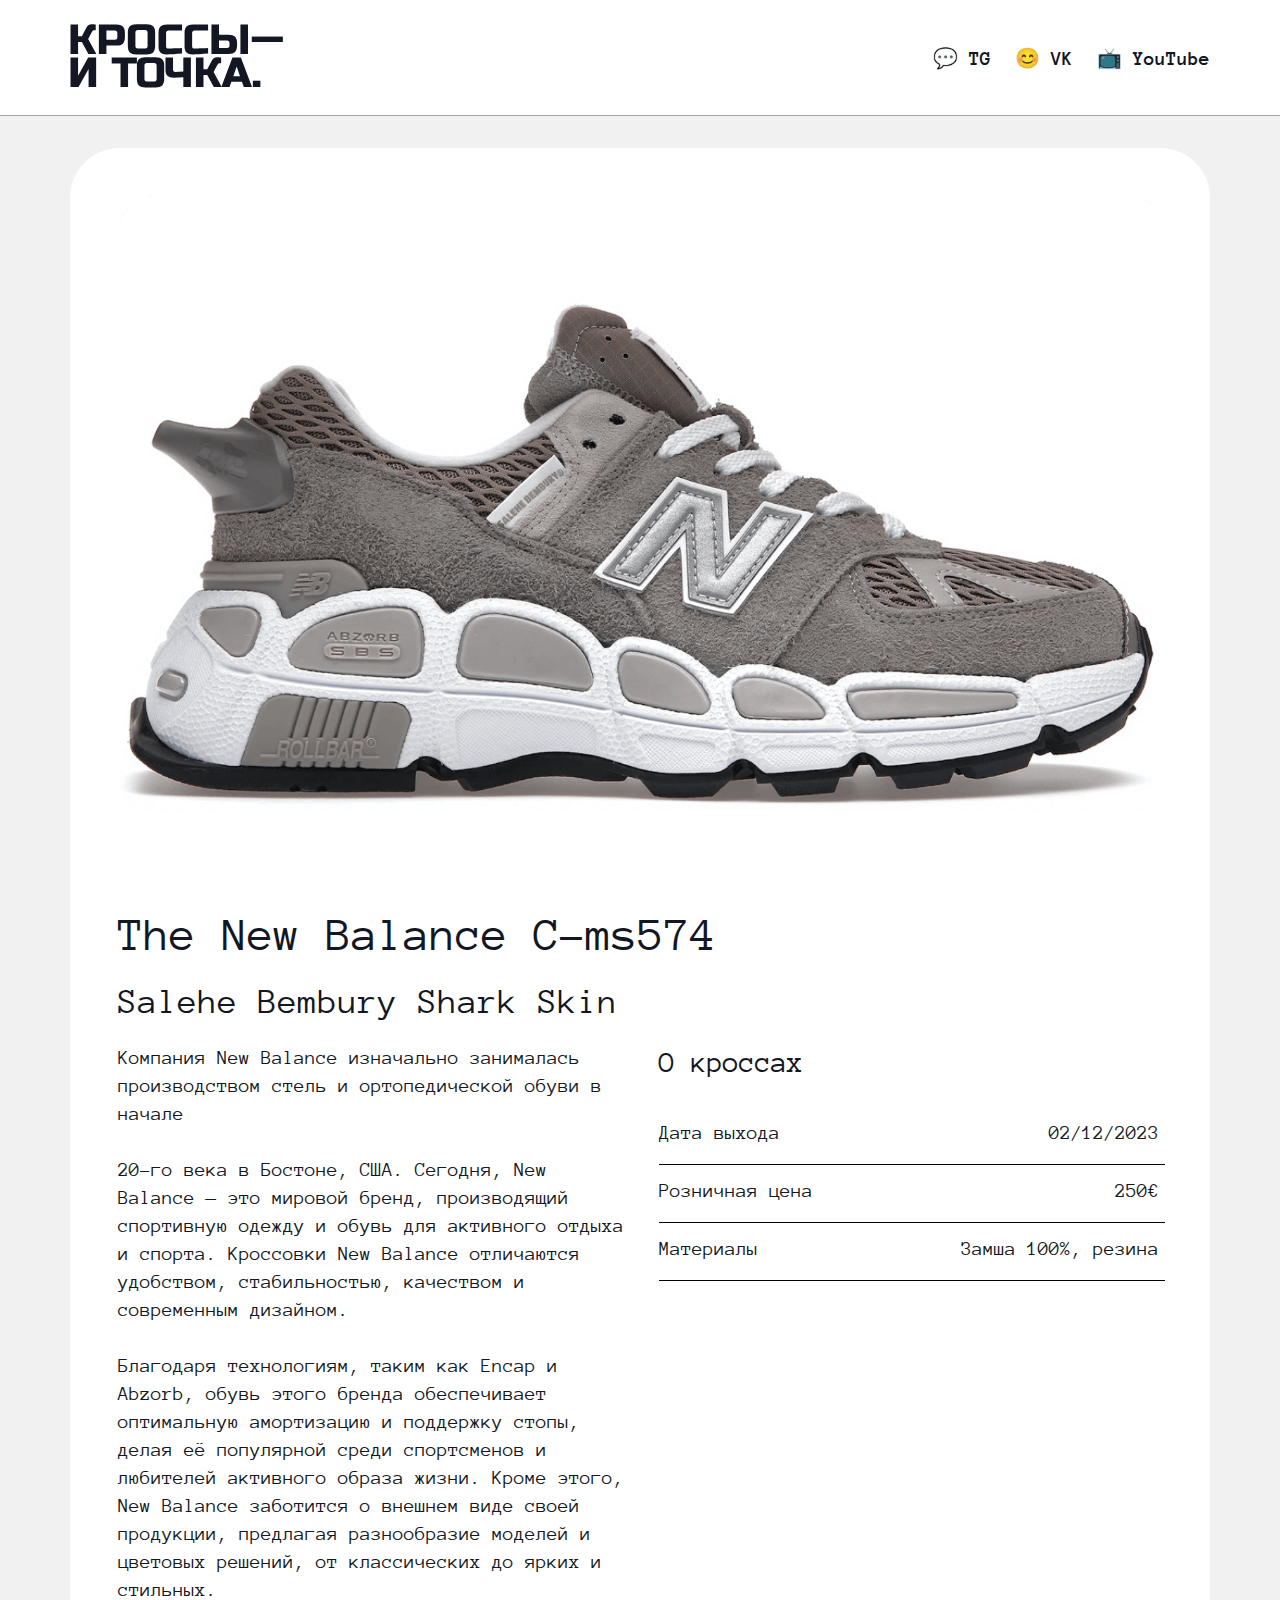
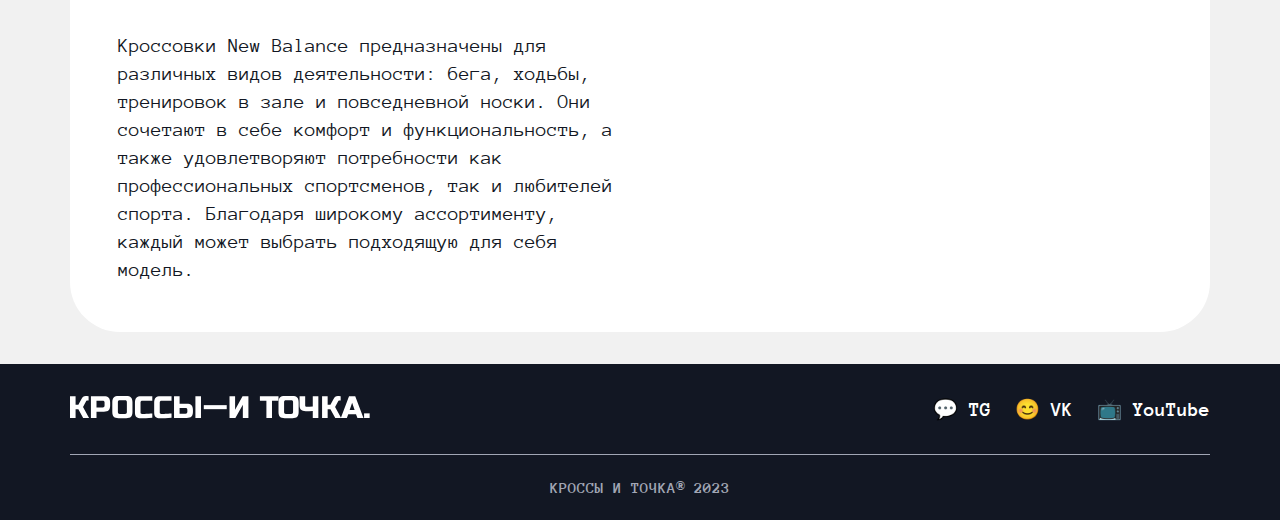
==== pages/new_balance.html @ 4ac918fb "first commit" ====
<!DOCTYPE html>
<html lang="en">
<head>
    <meta charset="UTF-8">
    <meta name="viewport" content="width=device-width, initial-scale=1.0">
    <title>Кроссы и точка</title>
    <link href="../style.css" rel="stylesheet" />
</head>
<body>
    <main>
        <header>
            <div class="header-container">
                <a href="../index.html" class="logo-link">
                    <img alt="Кроссы и точка" src="../images/logo.svg" />
                </a>
                <nav>
                    <ul class="nav-list">
                        <li class="nav-item">
                            <a href="/" class="nav-link">💬 TG</a>
                        </li>
                        <li class="nav-item">
                            <a href="/" class="nav-link">😊 VK</a>
                        </li>
                        <li class="nav-item">
                            <a href="/" class="nav-link">📺 YouTube</a>
                        </li>
                    </ul>
                </nav>
            </div>
        </header>

        <div class="main_card">
            <div class="main_img">
                <img src="../images/6.png" alt="sneaker">
            </div>

            <h2>The New Balance C-ms574</h2>
            <h3>Salehe Bembury Shark Skin</h3>
            <div class="text">
                <div class="text_description">
                Компания New Balance изначально занималась производством стель и ортопедической обуви в начале <br> <br> 20-го века в Бостоне, США. Сегодня, New Balance — это мировой бренд, производящий спортивную одежду и обувь для активного отдыха и спорта. Кроссовки New Balance отличаются удобством, стабильностью, качеством и современным дизайном.
                <br> <br>
                Благодаря технологиям, таким как Encap и Abzorb, обувь этого бренда обеспечивает оптимальную амортизацию и поддержку стопы, делая её популярной среди спортсменов и любителей активного образа жизни. Кроме этого, New Balance заботится о внешнем виде своей продукции, предлагая разнообразие моделей и цветовых решений, от классических до ярких и стильных.
                <br> <br>
                Кроссовки New Balance предназначены для различных видов деятельности: бега, ходьбы, тренировок в зале и повседневной носки. Они сочетают в себе комфорт и функциональность, а также удовлетворяют потребности как профессиональных спортсменов, так и любителей спорта. Благодаря широкому ассортименту, каждый может выбрать подходящую для себя модель.
                </div>

                <div class="text_info">
                    <table>
                        <tbody>
                            <tr>
                                <td><span>О кроссах</span></td>
                            </tr>
                            <tr>
                                <td class="line">Дата выхода</td>
                                <td align="right">02/12/2023</td>
                            </tr>
                            <tr>
                                <td class="line">Розничная цена</td>
                                <td align="right">250€</td>
                            </tr>
                            <tr>
                                <td class="line">Материалы</td>
                                <td align="right">Замша 100%, резина</td>
                            </tr>
                        </tbody>
                    </table>
                </div>
            </div>
        </div>

        <footer>
            <div class="footer-content">
                <a class="footer__logo-link" href="/">
                    <img alt="Кроссы и точка" src="../images/logo_footer.svg" class="footer__logo-image" />
                </a>
                <nav>
                    <ul class="nav-list">
                        <li class="nav-item">
                            <a href="/" class="nav-link">💬 TG</a>
                        </li>
                        <li class="nav-item">
                            <a href="/" class="nav-link">😊 VK</a>
                        </li>
                        <li class="nav-item">
                            <a href="/" class="nav-link">📺 YouTube</a>
                        </li>
                    </ul>
                </nav>
            </div>
            <div class="copyright">
                <p class="copyright-text">КРОССЫ И ТОЧКА® 2023</p>
            </div>
        </footer>
    </main> 
</body>
</html>
---- style.css ----
/* подключение локальный шрифтов на страницу */
@font-face {
    font-family: "Anonymous Pro";
    src: url(fonts/AnonymousPro-Regular.ttf);
    font-weight: 400;
    font-style: normal;
    display: swap;
}

@font-face {
    font-family: "Anonymous Pro";
    src: url(fonts/AnonymousPro-Bold.ttf);
    font-weight: 700;
    font-style: normal;
    display: swap;
}

* {
    box-sizing: border-box;
}

/* сброс стилей по умолчанию */
body,h1,h2,h3,p,ul,li {
    margin: 0;
}
ul {
    list-style: none;
    padding: 0;
}
a {
    text-decoration: none;
}

/* задание шрифта всей странице */
body {
    font-family: "Anonymous Pro", sans-serif;
}

/* стили для главного контейнера */
main {
    display: flex;
    flex-direction: column;
    align-items: center;
    background: #F1F1F1;
}

/* стили для хедера(шапки) сайта */
header {
    display: flex;
    flex-direction: row;
    align-items: center;
    justify-content: center;
    width: 100%;
    border-bottom: 1px solid #A1A6B4;
    background: white;
}

.header-container {
    display: flex;
    justify-content: space-between;
    width: 100%;
    max-width: 1140px;
    margin: 24px 0 24px;
}

.logo-link {
    max-width: 215px;
}

/* стили для ссылок в хедере и футере */
nav {
    display: flex;
}

.nav-list {
    display: flex;
    align-items: center;
    width: 100%;
    gap: 24px;
}

.nav-item {
    display: inline;
}

.nav-link {
    color: #121723;
    font-size: 20px;
    font-weight: 700;
}

/* стили для  */
.content {
    margin: 32px 0;
    max-width: 1140px;
}

h1 {
    font-size: 48px;
}

/* стили для контейнера кроссовок */
.sneakers {
    display: flex;
    flex-wrap: wrap;
    gap: 24px;
    margin: 32px 0 0;
}

/* стили для карточки кроссовок */
.sneaker {
    display: flex;
    flex-direction: column;
    align-items: center;
    max-width: 364px;
    height: 100%;
    border-radius: 12px;
    background: white;
    color: black
    
}



.sneaker:nth-child(-n+3):hover{
    
        transform: translateY(-15px)
    
}


.sneaker-image {
    width: 100%;
}

.sneaker-info {
    display: flex;
    flex-direction: column;
    align-items: flex-start;
    gap: 10px;
    width: 100%;
    padding: 32px 24px;
}

h3 {
    font-size: 26px;
}

p {
    font-size: 20px;
}

footer {
    width: 100%;
    display: flex;
    flex-direction: column;
    align-items: center;
    background: #121723;
}

/* стили для футера */
.footer-content {
    display: flex;
    justify-content: space-between;
    width: 100%;
    max-width: 1140px;
    margin: 32px 0;
}

.footer__logo-link {
    max-width: 300px;
    width: 100%;
}

footer .nav-link {
    color: white;
}

.copyright {
    display: flex;
    align-items: center;
    justify-content: center;
    width: 100%;
    max-width: 1140px;
    border-top: 1px solid #A1A6B4;
}

.copyright-text {
    color: #A1A6B4;
    font-size: 16px;
    font-weight: 700;
    margin: 24px 0;
}

/* Доп страницы */

.main_card{
    min-height: 1700px;
    max-width: 1140px;
    padding: 48px;
    display: flex;
    flex-direction: column;
    background-color: white;
    border-radius: 50px;
    margin: 32px 0;
    
}

.main_card .main_img img{
    display: block;
    width: 100%;

}

.main_card h2{
    color: var(--black, #121723);
    font-family: Anonymous Pro;
    font-size: 48px;
    font-style: normal;
    font-weight: 400;
    
}

.main_card h3{
    color: var(--black, #121723);
    font-family: Anonymous Pro;
    font-size: 36px;
    font-style: normal;
    font-weight: 400;
    margin-top: 24px;
}

.main_card .text{
    display: flex;
    align-items:start;
    justify-content: space-between;
    position: relative;
    
}

.main_card .text .text_description{
    color: var(--black, #121723);
    font-family: Anonymous Pro;
    font-size: 20px;
    font-style: normal;
    font-weight: 400;
    line-height: 28px; /* 140% */
    margin-top: 24px;
    width: 506px;
}

.main_card .text .text_info table{
    color: var(--black, #121723);
    font-family: Anonymous Pro;
    font-size: 20px;
    font-weight: 400;
    width: 506px;
    height: 258px;
}

.main_card .text .text_info table span{
    font-size: 30px;
}
.main_card .text .text_info table td.line::after{
    position: absolute;
    content: '';
    height: 1px;
    width: 506px;
    background-color:black;
    display: block;
    margin-top: 2%;

}

/* Медиа запросы */

@media (max-width: 575px){
    header{
        min-height: 156px;
    }

    .header-container{
        flex-direction: column;
        justify-content: center;
        align-items:center;
    }
    .header-container .nav-list{
        margin-top: 24px;
    }

    .sneakers{
        justify-content: center;
    }
    .sneaker{
        width: 343px;
    }
    
    .content h1{
        font-size: 32px;
        font-weight: 700;
        padding: 0 16px;
    }

    footer{
        min-height: 195px;
        
    }

    .footer-content{
        flex-direction: column;
        justify-content: center;
        align-items:center;
    }

    .footer-content .nav-list{
        margin-top: 32px;
    }

    .main_card{
        min-height: 1544px;
        max-width: 343px;
        border-radius: 12px;
        padding: 24px;
    }

    .main_card .main_img{
        width: 100%;
    }
    
    .main_card h2{
        font-size: 32px;
    }

    .main_card h3{
        font-size: 20px;
    }

    .main_card .text{
        flex-direction: column;

    }

    .main_card .text .text_description{
        width: 295px;
        font-size: 16px;
    }
    .main_card .text .text_info table{
        width: 295px;
        height: 240px;
        font-size: 16px;

    }
    .main_card .text .text_info table span{
        font-size: 24px;

    }
    .main_card .text .text_info table td.line::after{
        width: 295px;
    }
}
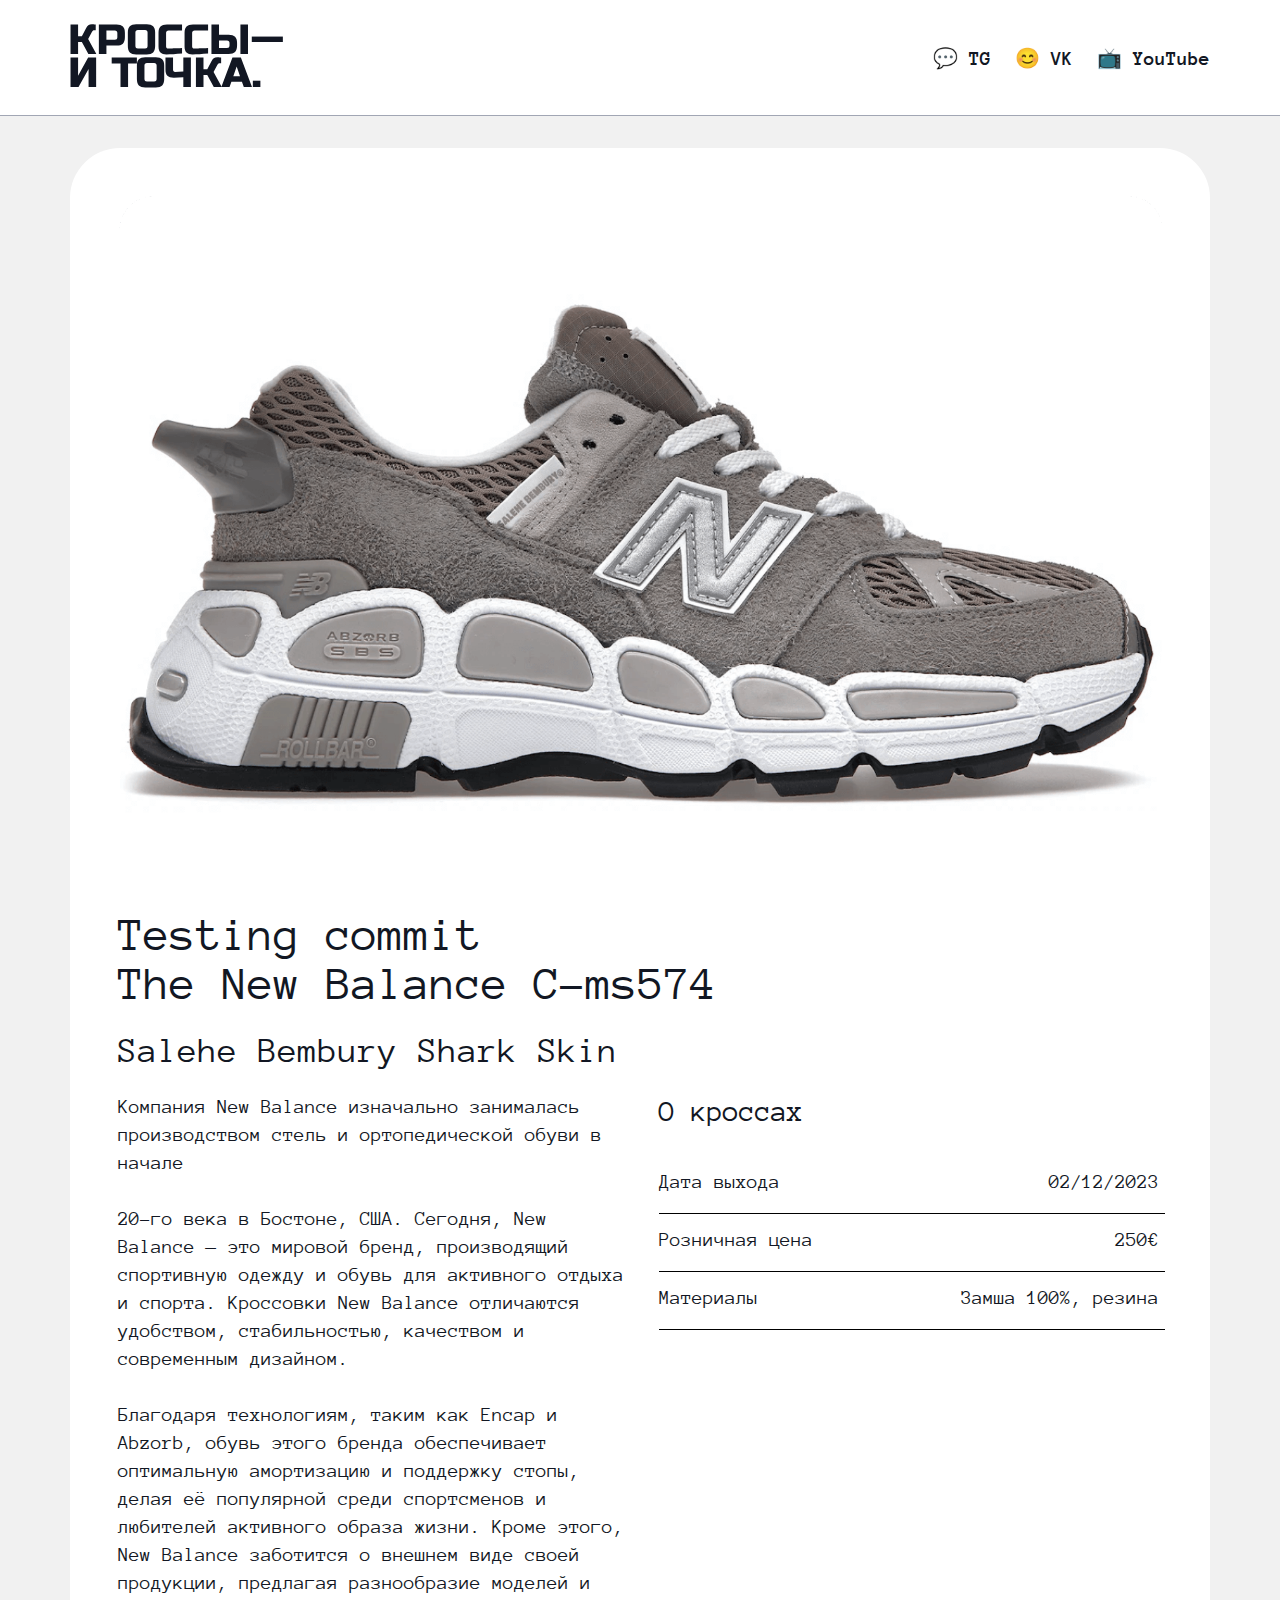
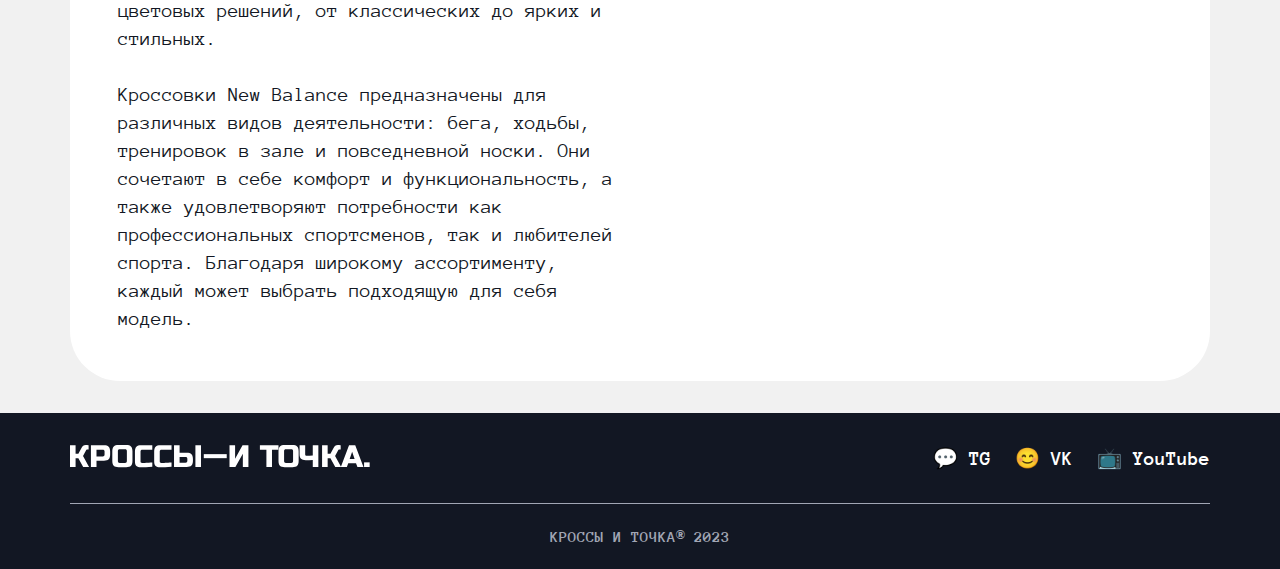
==== commit 81458e33: "second commit" ====
--- a/pages/new_balance.html
+++ b/pages/new_balance.html
@@ -33,7 +33,7 @@
             <div class="main_img">
                 <img src="../images/6.png" alt="sneaker">
             </div>
-
+            <h2>Testing commit</h2>
             <h2>The New Balance C-ms574</h2>
             <h3>Salehe Bembury Shark Skin</h3>
             <div class="text">
